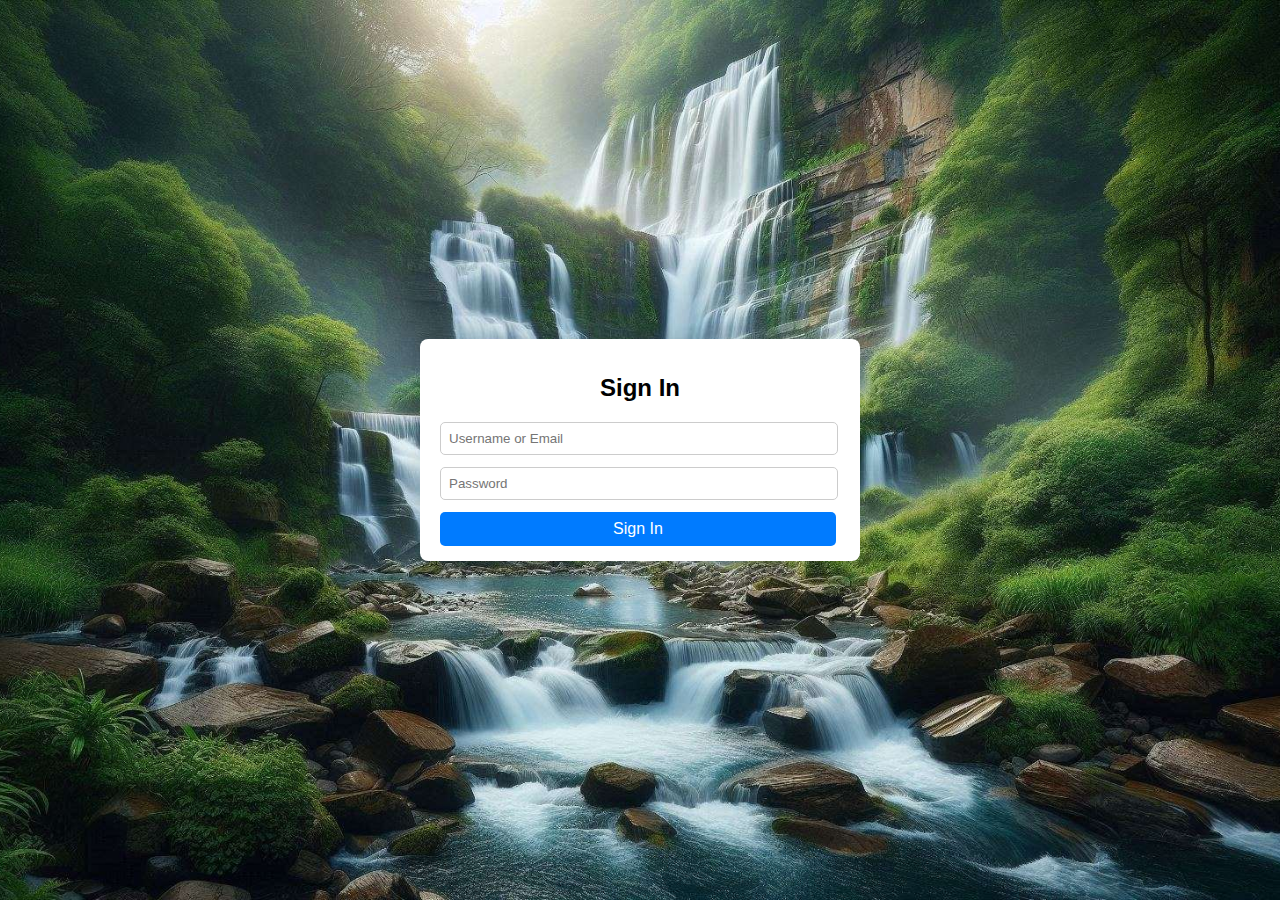
==== sign-in.html @ ff015613 "image-search website" ====
<!DOCTYPE html>
<html lang="en">
<head>
  <meta charset="UTF-8">
  <meta name="viewport" content="width=device-width, initial-scale=1.0">
  <title>Sign-In Form</title>
  <style>
    body {
      font-family: Arial, sans-serif;
       background: url('nature.jpg') no-repeat center ; 
       background-size: cover;
      background-color: #f4f4f9;
      display: flex;
      justify-content: center;
      align-items: center;
      height: 100vh;
      margin: 0;
    }
    #signin-form {
      background-color: white;
      padding: 15px 20px;
      border-radius: 8px;
      box-shadow: 0 0 15px rgba(0, 0, 0, 0.1);
      width: 95%;
      max-width: 400px;
    }
    #signin-form h2 {
      text-align: center;
      margin-bottom: 20px;
    }
    #signin-form input {
      width: 95%;
      padding: 8px;
      margin-bottom: 12px;
      border: 1px solid #ccc;
      border-radius: 5px;
    }
    #signin-form button {
      width: 99%;
      padding: 8px;
      background-color: #007bff;
      color: white;
      border: none;
      border-radius: 5px;
      cursor: pointer;
      font-size: 16px;
    }
    #signin-form button:hover {
      background-color: #0056b3;
    }
  </style>
</head>
<body>
  <form id="signin-form" action="#" method="POST">
    <h2>Sign In</h2>
    <input type="text" name="username_email" placeholder="Username or Email" required>
    <input type="password" name="password" placeholder="Password" minlength="6" required>
    <button type="submit">Sign In</button>

  </form>

   <script>
        
        document.getElementById('signin-form').addEventListener('submit', function (event) {
            event.preventDefault(); 

            console.log("Form submitted successfully!");

            window.location.href = 'index.html'; 
        });
    </script>
  
</body>
</html>
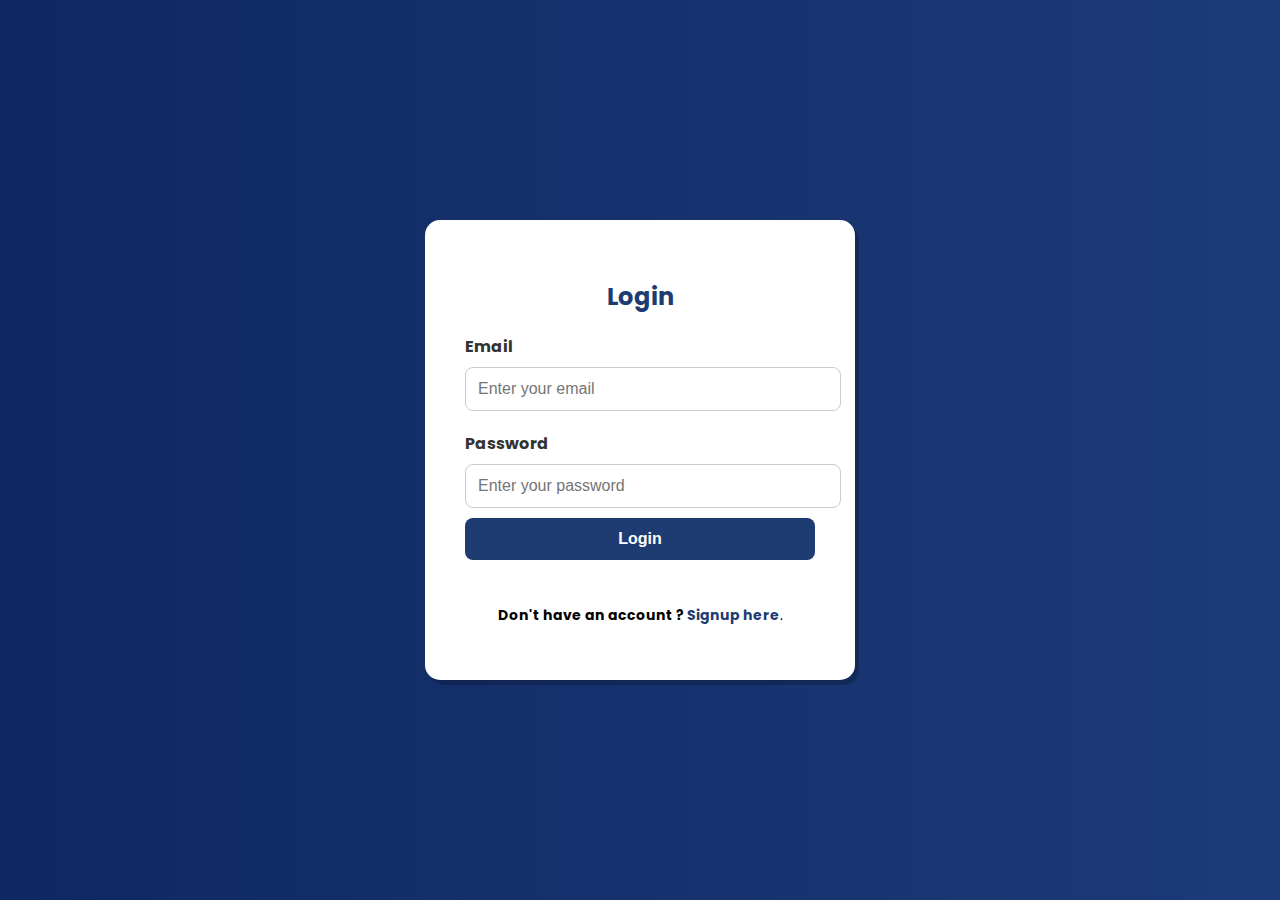
==== commit 4a79078b: "Your commit message" ====
--- a/sign-in.html
+++ b/sign-in.html
@@ -1,76 +1,251 @@
 <!DOCTYPE html>
 <html lang="en">
-<head>
-  <meta charset="UTF-8">
-  <meta name="viewport" content="width=device-width, initial-scale=1.0">
-  <title>Sign-In Form</title>
-  <style>
-    body {
-      font-family: Arial, sans-serif;
-       background: url('nature.jpg') no-repeat center ; 
-       background-size: cover;
-      background-color: #f4f4f9;
-      display: flex;
-      justify-content: center;
-      align-items: center;
-      height: 100vh;
-      margin: 0;
-    }
-    #signin-form {
-      background-color: white;
-      padding: 15px 20px;
-      border-radius: 8px;
-      box-shadow: 0 0 15px rgba(0, 0, 0, 0.1);
-      width: 95%;
-      max-width: 400px;
-    }
-    #signin-form h2 {
-      text-align: center;
-      margin-bottom: 20px;
-    }
-    #signin-form input {
-      width: 95%;
-      padding: 8px;
-      margin-bottom: 12px;
-      border: 1px solid #ccc;
-      border-radius: 5px;
-    }
-    #signin-form button {
-      width: 99%;
-      padding: 8px;
-      background-color: #007bff;
-      color: white;
-      border: none;
-      border-radius: 5px;
-      cursor: pointer;
-      font-size: 16px;
-    }
-    #signin-form button:hover {
-      background-color: #0056b3;
-    }
-  </style>
-</head>
-<body>
-  <form id="signin-form" action="#" method="POST">
-    <h2>Sign In</h2>
-    <input type="text" name="username_email" placeholder="Username or Email" required>
-    <input type="password" name="password" placeholder="Password" minlength="6" required>
-    <button type="submit">Sign In</button>
-
-  </form>
-
-   <script>
-        
-        document.getElementById('signin-form').addEventListener('submit', function (event) {
-            event.preventDefault(); 
-
-            console.log("Form submitted successfully!");
-
-            window.location.href = 'index.html'; 
+  <head>
+    <meta charset="UTF-8" />
+    <meta name="viewport" content="width=device-width, initial-scale=1.0" />
+    <title>Login</title>
+    <link
+      href="https://fonts.googleapis.com/css2?family=Poppins:wght@300;400;600&display=swap"
+      rel="stylesheet"
+    />
+    <style>
+      body {
+        font-family: "Poppins", sans-serif;
+        margin: 0;
+        display: flex;
+        justify-content: center;
+        align-items: center;
+        height: 100vh;
+        background: linear-gradient(to right, #0f2862, #2b4d8f);
+        background-size: 200% 200%;
+        animation: gradientAnimation 6s infinite alternate;
+        color: #ffffff;
+      }
+
+      @keyframes gradientAnimation {
+        0% {
+          background-position: 0% 50%;
+        }
+
+        50% {
+          background-position: 100% 50%;
+        }
+
+        100% {
+          background-position: 0% 50%;
+        }
+      }
+
+      .card {
+        background: #ffffff;
+        padding: 40px;
+        border-radius: 15px;
+        box-shadow: 4px 5px rgba(0, 0, 0, 0.2);
+        width: 350px;
+        text-align: center;
+      }
+
+      h2 {
+        margin-bottom: 20px;
+        color: #1e3c72;
+        font-size: 24px;
+      }
+
+      .input-group {
+        margin-bottom: 20px;
+        text-align: left;
+      }
+
+      .input-group label {
+        display: block;
+        margin-bottom: 8px;
+        font-size: 16px;
+        color: #333;
+        font-weight: bold;
+      }
+
+      .input-group input {
+        width: 100%;
+        padding: 12px;
+        border: 1px solid #ccc;
+        border-radius: 8px;
+        font-size: 16px;
+      }
+
+      .input-group input:focus {
+        border-color: #1e3c72;
+        outline: none;
+        box-shadow: 0 0 5px rgba(30, 60, 114, 0.5);
+      }
+
+      .error-message {
+        color: #e63946;
+        font-size: 14px;
+        margin-top: -10px;
+        margin-bottom: 15px;
+      }
+
+      .btn {
+        background-color: #1e3c72;
+        color: #fff;
+        border: none;
+        padding: 12px;
+        font-size: 16px;
+        font-weight: bold;
+        border-radius: 8px;
+        cursor: pointer;
+        width: 100%;
+        transition: background-color 0.3s ease-in-out;
+      }
+
+      .btn:hover {
+        background-color: #2a5298;
+      }
+
+      .alternate {
+        margin-top: 20px;
+        font-size: 14px;
+        color: black;
+      }
+
+      .alternate a {
+        color: #1e3c72;
+        text-decoration: none;
+        font-weight: bold;
+      }
+
+      .alternate a:hover {
+        text-decoration: underline;
+      }
+
+      .forgot-password {
+        margin-top: 10px;
+        font-size: 14px;
+      }
+
+      .forgot-password a {
+        color: #1e3c72;
+        text-decoration: none;
+        font-weight: bold;
+      }
+
+      .forgot-password a:hover {
+        text-decoration: underline;
+      }
+
+      /* Media Queries for responsiveness */
+      @media (max-width: 768px) {
+        .card {
+          padding: 30px;
+          width: 80%;
+        }
+
+        h2 {
+          font-size: 22px;
+        }
+
+        .input-group input {
+          padding: 10px;
+        }
+
+        .btn {
+          padding: 10px;
+        }
+      }
+
+      @media (max-width: 480px) {
+        .card {
+          padding: 20px;
+          width: 90%;
+        }
+
+        h2 {
+          font-size: 20px;
+        }
+
+        .input-group input {
+          padding: 8px;
+          font-size: 14px;
+        }
+
+        .btn {
+          padding: 8px;
+          font-size: 14px;
+        }
+
+        .alternate {
+          font-size: 12px;
+        }
+
+        .forgot-password {
+          font-size: 12px;
+        }
+      }
+
+      @media (max-width: 1200px) {
+        .card {
+          width: 60%;
+        }
+      }
+    </style>
+  </head>
+
+  <body>
+    <div class="card">
+      <h2>Login</h2>
+      <form id="loginForm">
+        <div class="input-group">
+          <label for="email">Email</label>
+          <input
+            type="email"
+            id="email"
+            placeholder="Enter your email"
+            required
+          />
+        </div>
+        <div class="input-group">
+          <label for="password">Password</label>
+          <input
+            type="password"
+            id="password"
+            placeholder="Enter your password"
+            required
+          />
+        </div>
+        <p id="loginError" class="error-message"></p>
+        <button type="submit" class="btn">Login</button>
+      </form>
+      <br />
+
+      <p class="alternate">
+        <b>Don't have an account ?</b><a href="./signup.html"> Signup here</a>.
+      </p>
+    </div>
+    <script>
+      document
+        .getElementById("loginForm")
+        .addEventListener("submit", function (e) {
+          e.preventDefault();
+
+          const email = document.getElementById("email").value.trim();
+          const password = document.getElementById("password").value.trim();
+          const errorEl = document.getElementById("loginError");
+
+          if (!email || !password) {
+            errorEl.textContent = "Both fields are required!";
+            return;
+          }
+
+          const storedEmail = localStorage.getItem("storedEmail");
+          const storedPassword = localStorage.getItem("storedPassword");
+
+          if (email === storedEmail && password === storedPassword) {
+            alert("Login successful!");
+            window.location.href = "index.html";
+          } else {
+            errorEl.textContent = "Invalid email or password!";
+          }
         });
     </script>
-  
-</body>
-</html> 
-
-
+  </body>
+</html>
